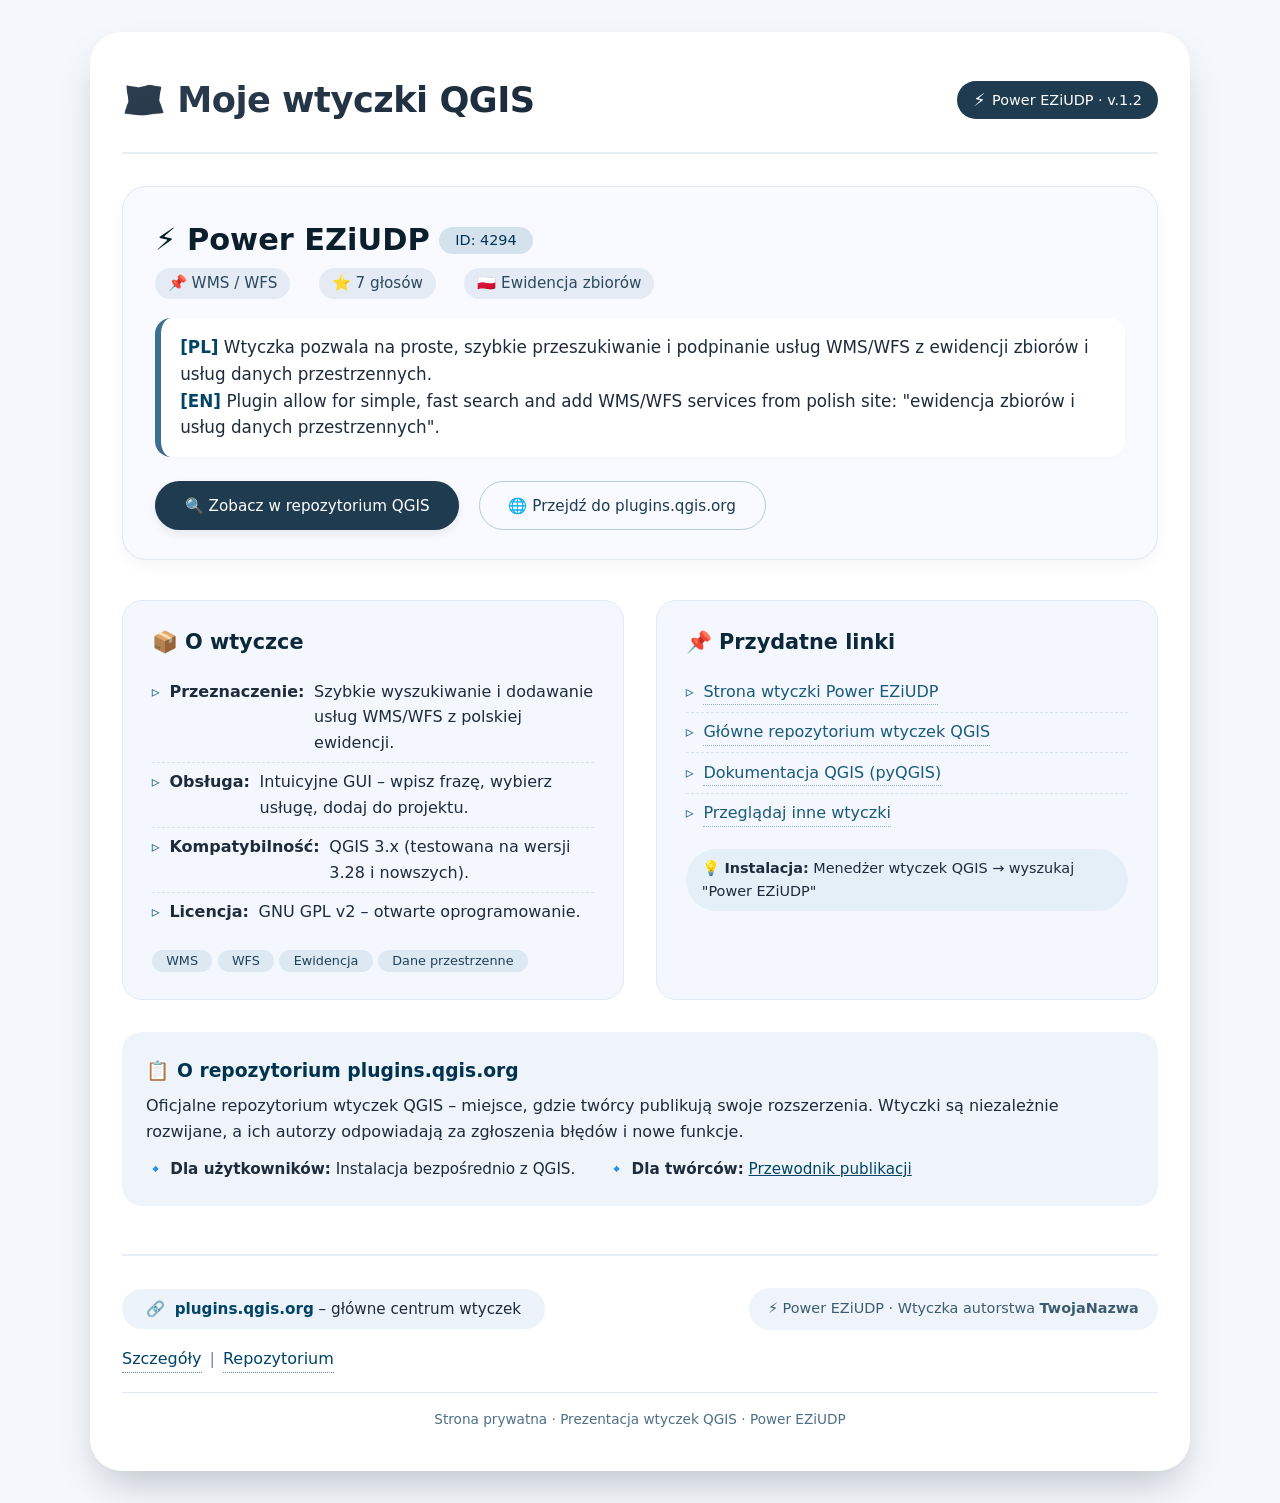
==== index.html @ 423f2c36 "index.html" ====
<!DOCTYPE html>
<html lang="pl">
<head>
    <meta charset="UTF-8">
    <meta name="viewport" content="width=device-width, initial-scale=1.0">
    <title>Moje wtyczki QGIS | Power EZiUDP</title>
    <style>
        * {
            margin: 0;
            padding: 0;
            box-sizing: border-box;
        }

        body {
            font-family: 'Segoe UI', Roboto, system-ui, -apple-system, sans-serif;
            background: #f4f7fb;
            color: #1e2b3c;
            line-height: 1.6;
            padding: 2rem 1rem;
        }

        .container {
            max-width: 1100px;
            margin: 0 auto;
            background: white;
            border-radius: 32px;
            box-shadow: 0 20px 40px -12px rgba(0, 20, 30, 0.25);
            padding: 2.5rem 2rem;
            transition: all 0.2s ease;
        }

        /* Nagłówek */
        .header {
            border-bottom: 2px solid #e9edf4;
            padding-bottom: 1.5rem;
            margin-bottom: 2rem;
            display: flex;
            flex-wrap: wrap;
            justify-content: space-between;
            align-items: center;
        }

        .header h1 {
            font-size: 2.2rem;
            font-weight: 600;
            background: linear-gradient(145deg, #2c3e50, #1a2a3a);
            -webkit-background-clip: text;
            -webkit-text-fill-color: transparent;
            background-clip: text;
            letter-spacing: -0.5px;
        }

        .header .badge {
            background: #1e3b4f;
            color: white;
            padding: 0.3rem 1rem;
            border-radius: 60px;
            font-size: 0.9rem;
            font-weight: 500;
            display: inline-flex;
            align-items: center;
            gap: 0.4rem;
        }

        .header .badge i {
            font-style: normal;
            font-size: 1.1rem;
        }

        /* Karta wtyczki */
        .plugin-card {
            background: #f8faff;
            border-radius: 24px;
            padding: 1.8rem 2rem;
            margin: 2rem 0 2.5rem 0;
            border: 1px solid #e2e9f2;
            box-shadow: 0 6px 14px rgba(0, 20, 30, 0.04);
        }

        .plugin-card h2 {
            font-size: 1.9rem;
            font-weight: 600;
            color: #0b1e2b;
            display: flex;
            align-items: center;
            gap: 0.6rem;
            flex-wrap: wrap;
        }

        .plugin-card .plugin-meta {
            display: flex;
            flex-wrap: wrap;
            gap: 0.8rem 1.8rem;
            margin-top: 0.2rem;
            font-size: 0.95rem;
            color: #2c4a5e;
        }

        .plugin-card .plugin-meta span {
            background: #e4ebf5;
            padding: 0.2rem 0.8rem;
            border-radius: 40px;
            display: inline-flex;
            align-items: center;
            gap: 0.4rem;
        }

        .plugin-card .description {
            margin: 1.2rem 0 1.5rem 0;
            padding: 1rem 1.2rem;
            background: white;
            border-radius: 16px;
            border-left: 6px solid #3b6e8f;
            font-size: 1.05rem;
            box-shadow: 0 2px 6px rgba(0,0,0,0.02);
        }

        .plugin-card .description strong {
            color: #004466;
        }

        .btn-group {
            display: flex;
            flex-wrap: wrap;
            align-items: center;
            gap: 0.8rem 1.2rem;
            margin-top: 0.5rem;
        }

        .btn {
            display: inline-block;
            background: #1e3b4f;
            color: white;
            font-weight: 500;
            padding: 0.7rem 1.8rem;
            border-radius: 60px;
            text-decoration: none;
            transition: 0.2s;
            border: 1px solid transparent;
            font-size: 0.95rem;
            box-shadow: 0 4px 8px rgba(0, 20, 30, 0.08);
        }

        .btn:hover {
            background: #12303f;
            transform: scale(1.02);
            box-shadow: 0 8px 16px rgba(0, 20, 30, 0.12);
        }

        .btn-outline {
            background: transparent;
            color: #1e3b4f;
            border: 1px solid #b6cbd9;
            box-shadow: none;
        }

        .btn-outline:hover {
            background: #e5eef7;
            border-color: #7f9db3;
            transform: none;
        }

        .btn i {
            margin-right: 0.4rem;
        }

        /* Sekcja informacji */
        .info-section {
            display: grid;
            grid-template-columns: 1fr 1fr;
            gap: 2rem;
            margin: 2.5rem 0 2rem 0;
        }

        .info-box {
            background: #f4f8fe;
            border-radius: 20px;
            padding: 1.6rem 1.8rem;
            border: 1px solid #e2ebf5;
        }

        .info-box h3 {
            font-size: 1.3rem;
            font-weight: 600;
            margin-bottom: 0.8rem;
            color: #0b293b;
            display: flex;
            align-items: center;
            gap: 0.5rem;
        }

        .info-box ul {
            list-style: none;
            padding-left: 0;
        }

        .info-box li {
            padding: 0.4rem 0;
            border-bottom: 1px dashed #d6e2ee;
            display: flex;
            align-items: baseline;
            gap: 0.6rem;
        }

        .info-box li:last-child {
            border-bottom: none;
        }

        .info-box li::before {
            content: "▹";
            color: #2f6a8a;
            font-weight: bold;
        }

        .info-box a {
            color: #1a5a7a;
            text-decoration: none;
            font-weight: 500;
            border-bottom: 1px dotted #90b1c9;
        }

        .info-box a:hover {
            color: #003753;
            border-bottom: 2px solid #1f5a7a;
        }

        .tag-list {
            display: flex;
            flex-wrap: wrap;
            gap: 0.5rem;
            margin-top: 0.4rem;
        }

        .tag {
            background: #dce8f2;
            padding: 0.2rem 0.9rem;
            border-radius: 40px;
            font-size: 0.8rem;
            color: #1f4157;
            font-weight: 500;
        }

        .footer-links {
            margin-top: 3rem;
            padding-top: 2rem;
            border-top: 2px solid #e7eef6;
            display: flex;
            flex-wrap: wrap;
            justify-content: space-between;
            align-items: center;
            gap: 1rem;
        }

        .footer-links .repo-link {
            background: #ecf3fa;
            padding: 0.5rem 1.5rem;
            border-radius: 60px;
            font-size: 0.95rem;
        }

        .footer-links .repo-link a {
            font-weight: 600;
            color: #004466;
            text-decoration: none;
        }

        .footer-links .repo-link a:hover {
            text-decoration: underline;
        }

        .note {
            font-size: 0.9rem;
            color: #3d5c70;
            background: #eef4fa;
            padding: 0.6rem 1.2rem;
            border-radius: 40px;
        }

        /* Responsywność */
        @media (max-width: 720px) {
            .container {
                padding: 1.5rem 1rem;
            }
            .header {
                flex-direction: column;
                align-items: flex-start;
                gap: 0.5rem;
            }
            .header h1 {
                font-size: 1.8rem;
            }
            .info-section {
                grid-template-columns: 1fr;
                gap: 1.2rem;
            }
            .plugin-card {
                padding: 1.2rem;
            }
            .btn-group {
                flex-direction: column;
                align-items: stretch;
            }
            .btn {
                text-align: center;
            }
            .footer-links {
                flex-direction: column;
                align-items: flex-start;
            }
        }

        @media (max-width: 480px) {
            .plugin-card h2 {
                font-size: 1.5rem;
            }
            .plugin-card .plugin-meta {
                font-size: 0.85rem;
            }
        }
    </style>
</head>
<body>
    <div class="container">
        <!-- Nagłówek -->
        <div class="header">
            <h1>🗺️ Moje wtyczki QGIS</h1>
            <div class="badge">
                <i>⚡</i> Power EZiUDP · v.1.2
            </div>
        </div>

        <!-- GŁÓWNA KARTA Wtyczki POWER EZiUDP -->
        <div class="plugin-card">
            <h2>
                <span>⚡ Power EZiUDP</span>
                <span style="font-size: 0.9rem; background: #d4e2ed; padding: 0.1rem 1rem; border-radius: 60px; font-weight: 400; color: #003353;">ID: 4294</span>
            </h2>
            <div class="plugin-meta">
                <span>📌 WMS / WFS</span>
                <span>⭐ 7 głosów</span>
                <span>🇵🇱 Ewidencja zbiorów</span>
            </div>

            <div class="description">
                <strong> [PL]</strong> Wtyczka pozwala na proste, szybkie przeszukiwanie i podpinanie usług WMS/WFS z ewidencji zbiorów i usług danych przestrzennych.<br>
                <strong>[EN]</strong> Plugin allow for simple, fast search and add WMS/WFS services from polish site: "ewidencja zbiorów i usług danych przestrzennych".
            </div>

            <div class="btn-group">
                <a href="https://plugins.qgis.org/plugins/Power_EZiUDP/#plugin-details" target="_blank" class="btn">
                    🔍 Zobacz w repozytorium QGIS
                </a>
                <a href="https://plugins.qgis.org" target="_blank" class="btn btn-outline">
                    🌐 Przejdź do plugins.qgis.org
                </a>
            </div>
        </div>

        <!-- SZEREG INFORMACJI DODATKOWYCH -->
        <div class="info-section">
            <div class="info-box">
                <h3>📦 O wtyczce</h3>
                <ul>
                    <li><strong>Przeznaczenie:</strong> Szybkie wyszukiwanie i dodawanie usług WMS/WFS z polskiej ewidencji.</li>
                    <li><strong>Obsługa:</strong> Intuicyjne GUI – wpisz frazę, wybierz usługę, dodaj do projektu.</li>
                    <li><strong>Kompatybilność:</strong> QGIS 3.x (testowana na wersji 3.28 i nowszych).</li>
                    <li><strong>Licencja:</strong> GNU GPL v2 – otwarte oprogramowanie.</li>
                </ul>
                <div style="margin-top: 1rem;">
                    <span class="tag">WMS</span>
                    <span class="tag">WFS</span>
                    <span class="tag">Ewidencja</span>
                    <span class="tag">Dane przestrzenne</span>
                </div>
            </div>

            <div class="info-box">
                <h3>📌 Przydatne linki</h3>
                <ul>
                    <li><a href="https://plugins.qgis.org/plugins/Power_EZiUDP/#plugin-details" target="_blank">Strona wtyczki Power EZiUDP</a></li>
                    <li><a href="https://plugins.qgis.org" target="_blank">Główne repozytorium wtyczek QGIS</a></li>
                    <li><a href="https://qgis.org/pl/docs/index.html" target="_blank">Dokumentacja QGIS (pyQGIS)</a></li>
                    <li><a href="https://plugins.qgis.org/plugins/" target="_blank">Przeglądaj inne wtyczki</a></li>
                </ul>
                <div style="margin-top: 1rem; background: #e5eff8; padding: 0.5rem 1rem; border-radius: 40px; font-size: 0.9rem;">
                    💡 <strong>Instalacja:</strong> Menedżer wtyczek QGIS → wyszukaj "Power EZiUDP"
                </div>
            </div>
        </div>

        <!-- DODATKOWA SEKCJA O REPOZYTORIUM -->
        <div style="background: #eef4fa; border-radius: 20px; padding: 1.5rem; margin: 1.5rem 0 1rem 0;">
            <h3 style="display: flex; align-items: center; gap: 0.5rem; margin-bottom: 0.5rem; color: #003350;">
                <span>📋</span> O repozytorium plugins.qgis.org
            </h3>
            <p style="margin-bottom: 0.8rem;">
                Oficjalne repozytorium wtyczek QGIS – miejsce, gdzie twórcy publikują swoje rozszerzenia. 
                Wtyczki są niezależnie rozwijane, a ich autorzy odpowiadają za zgłoszenia błędów i nowe funkcje.
            </p>
            <div style="display: flex; flex-wrap: wrap; gap: 1rem 2rem; font-size: 0.95rem;">
                <span><strong>🔹 Dla użytkowników:</strong> Instalacja bezpośrednio z QGIS.</span>
                <span><strong>🔹 Dla twórców:</strong> <a href="https://plugins.qgis.org" target="_blank" style="color: #004466;">Przewodnik publikacji</a></span>
            </div>
        </div>

        <!-- STOPKA / LINKI -->
        <div class="footer-links">
            <div class="repo-link">
                <span style="margin-right: 0.3rem;">🔗</span>
                <a href="https://plugins.qgis.org" target="_blank">plugins.qgis.org</a> – główne centrum wtyczek
            </div>
            <div class="note">
                ⚡ Power EZiUDP · Wtyczka autorstwa <strong>TwojaNazwa</strong>
            </div>
            <div style="display: flex; gap: 0.5rem;">
                <a href="https://plugins.qgis.org/plugins/Power_EZiUDP/#plugin-details" target="_blank" style="color: #004466; text-decoration: none; border-bottom: 1px dotted #6b8fa5;">Szczegóły</a>
                <span style="color: #6a8ba0;">|</span>
                <a href="https://plugins.qgis.org" target="_blank" style="color: #004466; text-decoration: none; border-bottom: 1px dotted #6b8fa5;">Repozytorium</a>
            </div>
        </div>

        <!-- mała informacja o tagach -->
        <div style="margin-top: 1.2rem; font-size: 0.85rem; color: #4d6f86; text-align: center; border-top: 1px solid #deeaf5; padding-top: 1rem;">
            Strona prywatna · Prezentacja wtyczek QGIS · Power EZiUDP
        </div>
    </div>
</body>
</html>
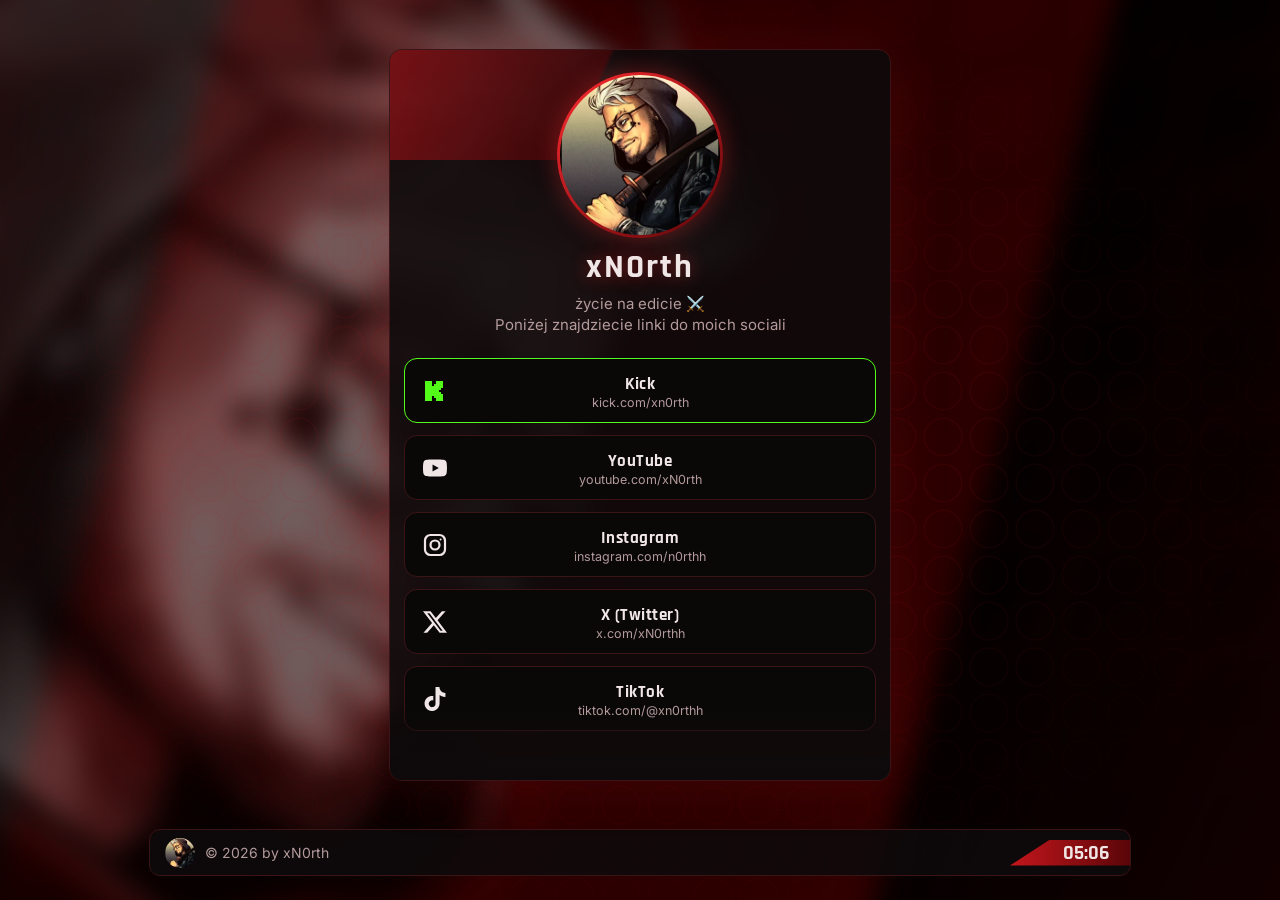
==== commit fb396d6a: "xn0rth" ====
--- a/index.html
+++ b/index.html
@@ -1,428 +1,115 @@
 <!DOCTYPE html>
 <html lang="pl">
 <head>
-    <meta charset="UTF-8">
-    <meta name="viewport" content="width=device-width, initial-scale=1.0">
-    <title>Moje wtyczki QGIS | Power EZiUDP</title>
-    <style>
-        * {
-            margin: 0;
-            padding: 0;
-            box-sizing: border-box;
-        }
-
-        body {
-            font-family: 'Segoe UI', Roboto, system-ui, -apple-system, sans-serif;
-            background: #f4f7fb;
-            color: #1e2b3c;
-            line-height: 1.6;
-            padding: 2rem 1rem;
-        }
-
-        .container {
-            max-width: 1100px;
-            margin: 0 auto;
-            background: white;
-            border-radius: 32px;
-            box-shadow: 0 20px 40px -12px rgba(0, 20, 30, 0.25);
-            padding: 2.5rem 2rem;
-            transition: all 0.2s ease;
-        }
-
-        /* Nagłówek */
-        .header {
-            border-bottom: 2px solid #e9edf4;
-            padding-bottom: 1.5rem;
-            margin-bottom: 2rem;
-            display: flex;
-            flex-wrap: wrap;
-            justify-content: space-between;
-            align-items: center;
-        }
-
-        .header h1 {
-            font-size: 2.2rem;
-            font-weight: 600;
-            background: linear-gradient(145deg, #2c3e50, #1a2a3a);
-            -webkit-background-clip: text;
-            -webkit-text-fill-color: transparent;
-            background-clip: text;
-            letter-spacing: -0.5px;
-        }
-
-        .header .badge {
-            background: #1e3b4f;
-            color: white;
-            padding: 0.3rem 1rem;
-            border-radius: 60px;
-            font-size: 0.9rem;
-            font-weight: 500;
-            display: inline-flex;
-            align-items: center;
-            gap: 0.4rem;
-        }
-
-        .header .badge i {
-            font-style: normal;
-            font-size: 1.1rem;
-        }
-
-        /* Karta wtyczki */
-        .plugin-card {
-            background: #f8faff;
-            border-radius: 24px;
-            padding: 1.8rem 2rem;
-            margin: 2rem 0 2.5rem 0;
-            border: 1px solid #e2e9f2;
-            box-shadow: 0 6px 14px rgba(0, 20, 30, 0.04);
-        }
-
-        .plugin-card h2 {
-            font-size: 1.9rem;
-            font-weight: 600;
-            color: #0b1e2b;
-            display: flex;
-            align-items: center;
-            gap: 0.6rem;
-            flex-wrap: wrap;
-        }
-
-        .plugin-card .plugin-meta {
-            display: flex;
-            flex-wrap: wrap;
-            gap: 0.8rem 1.8rem;
-            margin-top: 0.2rem;
-            font-size: 0.95rem;
-            color: #2c4a5e;
-        }
-
-        .plugin-card .plugin-meta span {
-            background: #e4ebf5;
-            padding: 0.2rem 0.8rem;
-            border-radius: 40px;
-            display: inline-flex;
-            align-items: center;
-            gap: 0.4rem;
-        }
-
-        .plugin-card .description {
-            margin: 1.2rem 0 1.5rem 0;
-            padding: 1rem 1.2rem;
-            background: white;
-            border-radius: 16px;
-            border-left: 6px solid #3b6e8f;
-            font-size: 1.05rem;
-            box-shadow: 0 2px 6px rgba(0,0,0,0.02);
-        }
-
-        .plugin-card .description strong {
-            color: #004466;
-        }
-
-        .btn-group {
-            display: flex;
-            flex-wrap: wrap;
-            align-items: center;
-            gap: 0.8rem 1.2rem;
-            margin-top: 0.5rem;
-        }
-
-        .btn {
-            display: inline-block;
-            background: #1e3b4f;
-            color: white;
-            font-weight: 500;
-            padding: 0.7rem 1.8rem;
-            border-radius: 60px;
-            text-decoration: none;
-            transition: 0.2s;
-            border: 1px solid transparent;
-            font-size: 0.95rem;
-            box-shadow: 0 4px 8px rgba(0, 20, 30, 0.08);
-        }
-
-        .btn:hover {
-            background: #12303f;
-            transform: scale(1.02);
-            box-shadow: 0 8px 16px rgba(0, 20, 30, 0.12);
-        }
-
-        .btn-outline {
-            background: transparent;
-            color: #1e3b4f;
-            border: 1px solid #b6cbd9;
-            box-shadow: none;
-        }
-
-        .btn-outline:hover {
-            background: #e5eef7;
-            border-color: #7f9db3;
-            transform: none;
-        }
-
-        .btn i {
-            margin-right: 0.4rem;
-        }
-
-        /* Sekcja informacji */
-        .info-section {
-            display: grid;
-            grid-template-columns: 1fr 1fr;
-            gap: 2rem;
-            margin: 2.5rem 0 2rem 0;
-        }
-
-        .info-box {
-            background: #f4f8fe;
-            border-radius: 20px;
-            padding: 1.6rem 1.8rem;
-            border: 1px solid #e2ebf5;
-        }
-
-        .info-box h3 {
-            font-size: 1.3rem;
-            font-weight: 600;
-            margin-bottom: 0.8rem;
-            color: #0b293b;
-            display: flex;
-            align-items: center;
-            gap: 0.5rem;
-        }
-
-        .info-box ul {
-            list-style: none;
-            padding-left: 0;
-        }
-
-        .info-box li {
-            padding: 0.4rem 0;
-            border-bottom: 1px dashed #d6e2ee;
-            display: flex;
-            align-items: baseline;
-            gap: 0.6rem;
-        }
-
-        .info-box li:last-child {
-            border-bottom: none;
-        }
-
-        .info-box li::before {
-            content: "▹";
-            color: #2f6a8a;
-            font-weight: bold;
-        }
-
-        .info-box a {
-            color: #1a5a7a;
-            text-decoration: none;
-            font-weight: 500;
-            border-bottom: 1px dotted #90b1c9;
-        }
-
-        .info-box a:hover {
-            color: #003753;
-            border-bottom: 2px solid #1f5a7a;
-        }
-
-        .tag-list {
-            display: flex;
-            flex-wrap: wrap;
-            gap: 0.5rem;
-            margin-top: 0.4rem;
-        }
-
-        .tag {
-            background: #dce8f2;
-            padding: 0.2rem 0.9rem;
-            border-radius: 40px;
-            font-size: 0.8rem;
-            color: #1f4157;
-            font-weight: 500;
-        }
-
-        .footer-links {
-            margin-top: 3rem;
-            padding-top: 2rem;
-            border-top: 2px solid #e7eef6;
-            display: flex;
-            flex-wrap: wrap;
-            justify-content: space-between;
-            align-items: center;
-            gap: 1rem;
-        }
-
-        .footer-links .repo-link {
-            background: #ecf3fa;
-            padding: 0.5rem 1.5rem;
-            border-radius: 60px;
-            font-size: 0.95rem;
-        }
-
-        .footer-links .repo-link a {
-            font-weight: 600;
-            color: #004466;
-            text-decoration: none;
-        }
-
-        .footer-links .repo-link a:hover {
-            text-decoration: underline;
-        }
-
-        .note {
-            font-size: 0.9rem;
-            color: #3d5c70;
-            background: #eef4fa;
-            padding: 0.6rem 1.2rem;
-            border-radius: 40px;
-        }
-
-        /* Responsywność */
-        @media (max-width: 720px) {
-            .container {
-                padding: 1.5rem 1rem;
-            }
-            .header {
-                flex-direction: column;
-                align-items: flex-start;
-                gap: 0.5rem;
-            }
-            .header h1 {
-                font-size: 1.8rem;
-            }
-            .info-section {
-                grid-template-columns: 1fr;
-                gap: 1.2rem;
-            }
-            .plugin-card {
-                padding: 1.2rem;
-            }
-            .btn-group {
-                flex-direction: column;
-                align-items: stretch;
-            }
-            .btn {
-                text-align: center;
-            }
-            .footer-links {
-                flex-direction: column;
-                align-items: flex-start;
-            }
-        }
-
-        @media (max-width: 480px) {
-            .plugin-card h2 {
-                font-size: 1.5rem;
-            }
-            .plugin-card .plugin-meta {
-                font-size: 0.85rem;
-            }
-        }
-    </style>
+  <meta charset="UTF-8">
+  <meta name="viewport" content="width=device-width, initial-scale=1">
+  <title>xN0rth</title>
+  <link rel="icon" href="assets/avatar.webp">
+  <meta name="theme-color" content="#c4161c">
+  <meta name="description" content="xN0rth — życie na edicie. Wszystkie linki: Kick, YouTube, Instagram, X, TikTok.">
+  <meta property="og:site_name" content="xN0rth">
+  <meta property="og:title" content="xN0rth - Wszystkie najważniejsze linki">
+  <meta property="og:description" content="xN0rth — życie na edicie. Wszystkie linki: Kick, YouTube, Instagram, X, TikTok.">
+  <meta property="og:type" content="website">
+  <meta property="og:image" content="assets/banner.jpg">
+  <meta property="og:locale" content="pl_PL">
+  <meta name="twitter:card" content="summary_large_image">
+  <meta name="twitter:site" content="@xN0rthh">
+  <link rel="preconnect" href="https://fonts.googleapis.com">
+  <link href="https://fonts.googleapis.com/css2?family=Rajdhani:wght@500;600;700&family=Inter:wght@400;500&display=swap" rel="stylesheet">
+  <link rel="stylesheet" href="css/style.css">
 </head>
 <body>
-    <div class="container">
-        <!-- Nagłówek -->
-        <div class="header">
-            <h1>🗺️ Moje wtyczki QGIS</h1>
-            <div class="badge">
-                <i>⚡</i> Power EZiUDP · v.1.2
-            </div>
-        </div>
+  <div class="background-container">
+    <img draggable="false" src="assets/banner.jpg" class="background-image" alt="">
+    <div class="background-pattern"></div>
+  </div>
 
-        <!-- GŁÓWNA KARTA Wtyczki POWER EZiUDP -->
-        <div class="plugin-card">
-            <h2>
-                <span>⚡ Power EZiUDP</span>
-                <span style="font-size: 0.9rem; background: #d4e2ed; padding: 0.1rem 1rem; border-radius: 60px; font-weight: 400; color: #003353;">ID: 4294</span>
-            </h2>
-            <div class="plugin-meta">
-                <span>📌 WMS / WFS</span>
-                <span>⭐ 7 głosów</span>
-                <span>🇵🇱 Ewidencja zbiorów</span>
-            </div>
+  <div class="content-container">
+    <main class="content">
+      <div class="logo-container">
+        <img draggable="false" src="assets/avatar.webp" class="logo" alt="xN0rth">
+      </div>
+      <h1 class="name">xN0rth</h1>
+      <div class="description">
+        <p>życie na edicie ⚔️</p>
+        <p>Poniżej znajdziecie linki do moich sociali</p>
+      </div>
 
-            <div class="description">
-                <strong> [PL]</strong> Wtyczka pozwala na proste, szybkie przeszukiwanie i podpinanie usług WMS/WFS z ewidencji zbiorów i usług danych przestrzennych.<br>
-                <strong>[EN]</strong> Plugin allow for simple, fast search and add WMS/WFS services from polish site: "ewidencja zbiorów i usług danych przestrzennych".
-            </div>
+      <div class="links">
+        <a class="link link-kick" href="https://kick.com/xn0rth" rel="noopener noreferrer" target="_blank">
+          <div class="icon">
+            <svg viewBox="0 0 24 24" fill="currentColor"><path d="M2 2h7v5h2V5h2V2h7v7h-2v2h-2v2h2v2h2v7h-7v-3h-2v-2H9v5H2z"/></svg>
+          </div>
+          <div class="info">
+            <div class="title">Kick</div>
+            <div class="url">kick.com/xn0rth</div>
+          </div>
+        </a>
+        <a class="link" href="https://youtube.com/xN0rth" rel="noopener noreferrer" target="_blank">
+          <div class="icon">
+            <svg viewBox="0 0 24 24" fill="currentColor"><path d="M23.498 6.186a3.016 3.016 0 0 0-2.122-2.136C19.505 3.545 12 3.545 12 3.545s-7.505 0-9.377.505A3.017 3.017 0 0 0 .502 6.186C0 8.07 0 12 0 12s0 3.93.502 5.814a3.016 3.016 0 0 0 2.122 2.136c1.871.505 9.376.505 9.376.505s7.505 0 9.377-.505a3.015 3.015 0 0 0 2.122-2.136C24 15.93 24 12 24 12s0-3.93-.502-5.814zM9.545 15.568V8.432L15.818 12l-6.273 3.568z"/></svg>
+          </div>
+          <div class="info">
+            <div class="title">YouTube</div>
+            <div class="url">youtube.com/xN0rth</div>
+          </div>
+        </a>
+        <a class="link" href="https://instagram.com/n0rthh" rel="noopener noreferrer" target="_blank">
+          <div class="icon">
+            <svg viewBox="0 0 24 24" fill="none" stroke="currentColor" stroke-width="2.2"><rect x="2" y="2" width="20" height="20" rx="5.5"/><circle cx="12" cy="12" r="4.5"/><circle cx="17.6" cy="6.4" r="1" fill="currentColor" stroke="none"/></svg>
+          </div>
+          <div class="info">
+            <div class="title">Instagram</div>
+            <div class="url">instagram.com/n0rthh</div>
+          </div>
+        </a>
+        <a class="link" href="https://x.com/xN0rthh" rel="noopener noreferrer" target="_blank">
+          <div class="icon">
+            <svg viewBox="0 0 24 24" fill="currentColor"><path d="M18.901 1.153h3.68l-8.04 9.19L24 22.846h-7.406l-5.8-7.584-6.638 7.584H.474l8.6-9.83L0 1.154h7.594l5.243 6.932ZM17.61 20.644h2.039L6.486 3.24H4.298Z"/></svg>
+          </div>
+          <div class="info">
+            <div class="title">X (Twitter)</div>
+            <div class="url">x.com/xN0rthh</div>
+          </div>
+        </a>
+        <a class="link" href="https://tiktok.com/@xn0rthh" rel="noopener noreferrer" target="_blank">
+          <div class="icon">
+            <svg viewBox="0 0 24 24" fill="currentColor"><path d="M12.525.02c1.31-.02 2.61-.01 3.91-.02.08 1.53.63 3.09 1.75 4.17 1.12 1.11 2.7 1.62 4.24 1.79v4.03c-1.44-.05-2.89-.35-4.2-.97-.57-.26-1.1-.59-1.62-.93-.01 2.92.01 5.84-.02 8.75-.08 1.4-.54 2.79-1.35 3.94-1.31 1.92-3.58 3.17-5.91 3.21-1.43.08-2.86-.31-4.08-1.03-2.02-1.19-3.44-3.37-3.65-5.71-.02-.5-.03-1-.01-1.49.18-1.9 1.12-3.72 2.58-4.96 1.66-1.44 3.98-2.13 6.15-1.72.02 1.48-.04 2.96-.04 4.44-.99-.32-2.15-.23-3.02.37-.63.41-1.11 1.04-1.36 1.75-.21.51-.15 1.07-.14 1.61.24 1.64 1.82 3.02 3.5 2.87 1.12-.01 2.19-.66 2.77-1.61.19-.33.4-.67.41-1.06.1-1.79.06-3.57.07-5.36.01-4.03-.01-8.05.02-12.07z"/></svg>
+          </div>
+          <div class="info">
+            <div class="title">TikTok</div>
+            <div class="url">tiktok.com/@xn0rthh</div>
+          </div>
+        </a>
+      </div>
+    </main>
 
-            <div class="btn-group">
-                <a href="https://plugins.qgis.org/plugins/Power_EZiUDP/#plugin-details" target="_blank" class="btn">
-                    🔍 Zobacz w repozytorium QGIS
-                </a>
-                <a href="https://plugins.qgis.org" target="_blank" class="btn btn-outline">
-                    🌐 Przejdź do plugins.qgis.org
-                </a>
-            </div>
-        </div>
+    <footer class="footer">
+      <div class="footer-content">
+        <img draggable="false" src="assets/avatar.webp" height="30" width="30" alt="">
+        <p>© <span id="year"></span> by xN0rth</p>
+      </div>
+      <div class="footer-clock"><p><span id="time"></span></p></div>
+    </footer>
+  </div>
 
-        <!-- SZEREG INFORMACJI DODATKOWYCH -->
-        <div class="info-section">
-            <div class="info-box">
-                <h3>📦 O wtyczce</h3>
-                <ul>
-                    <li><strong>Przeznaczenie:</strong> Szybkie wyszukiwanie i dodawanie usług WMS/WFS z polskiej ewidencji.</li>
-                    <li><strong>Obsługa:</strong> Intuicyjne GUI – wpisz frazę, wybierz usługę, dodaj do projektu.</li>
-                    <li><strong>Kompatybilność:</strong> QGIS 3.x (testowana na wersji 3.28 i nowszych).</li>
-                    <li><strong>Licencja:</strong> GNU GPL v2 – otwarte oprogramowanie.</li>
-                </ul>
-                <div style="margin-top: 1rem;">
-                    <span class="tag">WMS</span>
-                    <span class="tag">WFS</span>
-                    <span class="tag">Ewidencja</span>
-                    <span class="tag">Dane przestrzenne</span>
-                </div>
-            </div>
+  <script>
+    // Block right-click on background
+    document.querySelector(".background-image").addEventListener("contextmenu", e => e.preventDefault())
 
-            <div class="info-box">
-                <h3>📌 Przydatne linki</h3>
-                <ul>
-                    <li><a href="https://plugins.qgis.org/plugins/Power_EZiUDP/#plugin-details" target="_blank">Strona wtyczki Power EZiUDP</a></li>
-                    <li><a href="https://plugins.qgis.org" target="_blank">Główne repozytorium wtyczek QGIS</a></li>
-                    <li><a href="https://qgis.org/pl/docs/index.html" target="_blank">Dokumentacja QGIS (pyQGIS)</a></li>
-                    <li><a href="https://plugins.qgis.org/plugins/" target="_blank">Przeglądaj inne wtyczki</a></li>
-                </ul>
-                <div style="margin-top: 1rem; background: #e5eff8; padding: 0.5rem 1rem; border-radius: 40px; font-size: 0.9rem;">
-                    💡 <strong>Instalacja:</strong> Menedżer wtyczek QGIS → wyszukaj "Power EZiUDP"
-                </div>
-            </div>
-        </div>
+    // Current year
+    document.getElementById("year").textContent = new Date().getFullYear()
 
-        <!-- DODATKOWA SEKCJA O REPOZYTORIUM -->
-        <div style="background: #eef4fa; border-radius: 20px; padding: 1.5rem; margin: 1.5rem 0 1rem 0;">
-            <h3 style="display: flex; align-items: center; gap: 0.5rem; margin-bottom: 0.5rem; color: #003350;">
-                <span>📋</span> O repozytorium plugins.qgis.org
-            </h3>
-            <p style="margin-bottom: 0.8rem;">
-                Oficjalne repozytorium wtyczek QGIS – miejsce, gdzie twórcy publikują swoje rozszerzenia. 
-                Wtyczki są niezależnie rozwijane, a ich autorzy odpowiadają za zgłoszenia błędów i nowe funkcje.
-            </p>
-            <div style="display: flex; flex-wrap: wrap; gap: 1rem 2rem; font-size: 0.95rem;">
-                <span><strong>🔹 Dla użytkowników:</strong> Instalacja bezpośrednio z QGIS.</span>
-                <span><strong>🔹 Dla twórców:</strong> <a href="https://plugins.qgis.org" target="_blank" style="color: #004466;">Przewodnik publikacji</a></span>
-            </div>
-        </div>
-
-        <!-- STOPKA / LINKI -->
-        <div class="footer-links">
-            <div class="repo-link">
-                <span style="margin-right: 0.3rem;">🔗</span>
-                <a href="https://plugins.qgis.org" target="_blank">plugins.qgis.org</a> – główne centrum wtyczek
-            </div>
-            <div class="note">
-                ⚡ Power EZiUDP · Wtyczka autorstwa <strong>TwojaNazwa</strong>
-            </div>
-            <div style="display: flex; gap: 0.5rem;">
-                <a href="https://plugins.qgis.org/plugins/Power_EZiUDP/#plugin-details" target="_blank" style="color: #004466; text-decoration: none; border-bottom: 1px dotted #6b8fa5;">Szczegóły</a>
-                <span style="color: #6a8ba0;">|</span>
-                <a href="https://plugins.qgis.org" target="_blank" style="color: #004466; text-decoration: none; border-bottom: 1px dotted #6b8fa5;">Repozytorium</a>
-            </div>
-        </div>
-
-        <!-- mała informacja o tagach -->
-        <div style="margin-top: 1.2rem; font-size: 0.85rem; color: #4d6f86; text-align: center; border-top: 1px solid #deeaf5; padding-top: 1rem;">
-            Strona prywatna · Prezentacja wtyczek QGIS · Power EZiUDP
-        </div>
-    </div>
+    // Clock
+    function updateTime() {
+      const now = new Date()
+      const hours = String(now.getHours()).padStart(2, "0")
+      const minutes = String(now.getMinutes()).padStart(2, "0")
+      document.getElementById("time").textContent = `${hours}:${minutes}`
+    }
+    updateTime()
+    setInterval(updateTime, 1000)
+  </script>
 </body>
-</html>+</html>
--- a/css/style.css
+++ b/css/style.css
@@ -0,0 +1,297 @@
+:root {
+  --red: #c4161c;
+  --red-bright: #ff2a2f;
+  --red-dark: #5a0508;
+  --panel: rgba(14, 10, 11, .88);
+  --card: #0a0707;
+  --border: #3a1416;
+  --text: #f1e6e6;
+  --muted: #b39a9b;
+}
+
+html {
+  font-size: 14px;
+  font-family: "Inter", "Segoe UI", Roboto, Helvetica, Arial, sans-serif, "Segoe UI Emoji";
+  scroll-behavior: smooth;
+}
+
+body {
+  background-color: #050303;
+  color: var(--text);
+  margin: 0;
+  padding: 0;
+  min-height: 100%;
+  overflow-x: hidden;
+  -webkit-font-smoothing: antialiased;
+  -moz-osx-font-smoothing: grayscale;
+}
+
+a { color: inherit; text-decoration: none; }
+
+/* ---------- Background ---------- */
+.background-container {
+  position: fixed;
+  inset: 0;
+  z-index: -2;
+  overflow: hidden;
+  background:
+    linear-gradient(115deg, var(--red-dark) 0%, #000 35%, #000 65%, var(--red-dark) 100%);
+}
+
+.background-image {
+  position: absolute;
+  inset: -40px;
+  width: calc(100% + 80px);
+  height: calc(100% + 80px);
+  object-fit: cover;
+  object-position: left center;
+  filter: blur(14px) saturate(1.2) brightness(.55);
+  opacity: .8;
+}
+
+/* Rounded-square grid like the Kick banner */
+.background-pattern {
+  position: absolute;
+  inset: 0;
+  background-image:
+    radial-gradient(circle at 50% 50%, transparent 55%, rgba(196, 22, 28, .12) 56%, transparent 62%);
+  background-size: 46px 46px;
+  mask-image: radial-gradient(ellipse at center, #000 30%, transparent 85%);
+}
+
+/* ---------- Layout ---------- */
+.content-container {
+  display: flex;
+  flex-direction: column;
+  width: 100%;
+  height: 100vh;
+  height: 100dvh;
+}
+
+.content-container .content {
+  position: relative;
+  display: flex;
+  flex: 1;
+  flex-direction: column;
+  align-items: center;
+  align-self: center;
+  background-color: var(--panel);
+  outline: 1px solid var(--border);
+  border-radius: 12px;
+  width: min(300px, calc(100% - 32px));
+  min-height: 0;
+  margin: 15px 0;
+  overflow: hidden;
+  box-shadow: 0 0 60px rgba(196, 22, 28, .18);
+  backdrop-filter: blur(4px);
+}
+
+/* Red diagonal accent at the top, echoing the banner */
+.content-container .content::before {
+  content: '';
+  position: absolute;
+  top: 0;
+  left: 0;
+  right: 0;
+  height: 110px;
+  background: linear-gradient(115deg, var(--red) 0%, var(--red-dark) 40%, transparent 41%);
+  opacity: .55;
+  pointer-events: none;
+}
+
+.content-container .content::after {
+  content: '';
+  position: absolute;
+  bottom: 0;
+  left: 0;
+  width: 100%;
+  height: 35px;
+  background: linear-gradient(to top, rgb(14, 10, 11), transparent);
+  pointer-events: none;
+}
+
+@media (min-height: 550px) {
+  .content-container .content { margin: 50px 0; }
+  .content-container .content::after { height: 75px; }
+}
+@media (min-width: 500px) {
+  .content-container .content { width: 400px; }
+}
+@media (min-width: 1250px) {
+  .content-container .content { width: 500px; }
+}
+
+/* ---------- Avatar ---------- */
+.content .logo-container {
+  position: relative;
+  margin-top: 22px;
+  width: 100px;
+  height: 100px;
+  border-radius: 50%;
+  padding: 3px;
+  background: linear-gradient(135deg, var(--red-bright), var(--red-dark));
+  box-shadow: 0 0 25px rgba(255, 42, 47, .35);
+  flex-shrink: 0;
+  transition: transform .25s ease, box-shadow .25s ease;
+}
+
+.content .logo-container:hover {
+  transform: scale(1.04) rotate(-2deg);
+  box-shadow: 0 0 40px rgba(255, 42, 47, .6);
+}
+
+.content .logo-container .logo {
+  width: 100%;
+  height: 100%;
+  border-radius: 50%;
+  object-fit: cover;
+  display: block;
+}
+
+@media (min-width: 840px) and (min-height: 450px) {
+  .content .logo-container { width: 140px; height: 140px; }
+}
+@media (min-width: 1250px) {
+  .content .logo-container { width: 160px; height: 160px; }
+}
+
+.content .name {
+  font-family: "Rajdhani", sans-serif;
+  font-weight: 700;
+  font-size: 34px;
+  letter-spacing: 2px;
+
+  margin: 12px 0 0;
+  line-height: 1;
+  text-shadow: 0 0 18px rgba(255, 42, 47, .45);
+}
+
+.content .description {
+  font-size: 15px;
+  text-align: center;
+  margin-top: 8px;
+  color: var(--muted);
+  padding: 0 15px;
+}
+.content .description p { margin: 2px 0; }
+
+/* ---------- Links ---------- */
+.content .links {
+  display: flex;
+  flex-direction: column;
+  flex: 1;
+  gap: 14px;
+  margin-top: 18px;
+  padding-top: 5px;
+  padding-bottom: 25px;
+  width: 100%;
+  overflow-y: auto;
+}
+@media (min-height: 550px) {
+  .content .links { padding-bottom: 50px; }
+}
+
+.content .links::-webkit-scrollbar { background-color: var(--card); width: 5px; }
+.content .links::-webkit-scrollbar-thumb { background-color: var(--border); border-radius: 16px; }
+
+.content .links .link {
+  position: relative;
+  display: flex;
+  margin: 0 15px;
+  padding: 14px 15px;
+  background-color: var(--card);
+  outline: 1px solid var(--border);
+  border-radius: 12px;
+  overflow: hidden;
+  transition: outline-color .2s ease, transform .2s ease, box-shadow .2s ease;
+}
+
+.content .links .link::before {
+  content: '';
+  position: absolute;
+  inset: 0;
+  background: linear-gradient(115deg, var(--red) 0%, var(--red-dark) 30%, transparent 31%);
+  transform: translateX(-100%);
+  transition: transform .3s ease;
+  opacity: .5;
+}
+
+.content .links .link:hover,
+.content .links .link:focus-visible {
+  outline-color: var(--red);
+  transform: translateY(-2px);
+  box-shadow: 0 6px 20px rgba(196, 22, 28, .25);
+}
+.content .links .link:hover::before,
+.content .links .link:focus-visible::before { transform: translateX(0); }
+
+.content .links .link-kick { outline-color: #53fc18; }
+.content .links .link-kick .icon { color: #53fc18; }
+
+.content .links .icon {
+  position: absolute;
+  height: 20px;
+  width: 20px;
+  top: 50%;
+  left: 18px;
+  transform: translateY(-50%);
+  z-index: 1;
+  color: var(--text);
+}
+.content .links .icon svg { width: 100%; height: 100%; display: block; }
+@media (min-width: 500px) {
+  .content .links .icon { height: 24px; width: 24px; }
+}
+
+.content .links .link .info {
+  flex: 1;
+  text-align: center;
+  z-index: 2;
+}
+.content .links .link .info .title {
+  font-family: "Rajdhani", sans-serif;
+  font-weight: 700;
+  font-size: 17px;
+  letter-spacing: .5px;
+}
+.content .links .link .info .url {
+  font-size: 12.5px;
+  color: var(--muted);
+}
+
+/* ---------- Footer ---------- */
+.footer {
+  display: flex;
+  align-items: center;
+  flex-shrink: 0;
+  height: 45px;
+  background-color: var(--panel);
+  outline: 1px solid var(--border);
+  border-radius: 10px;
+  margin: 0 16px 25px;
+  overflow: hidden;
+}
+@media (min-width: 840px) { .footer { margin-left: 100px; margin-right: 100px; } }
+@media (min-width: 1250px) { .footer { margin-left: 150px; margin-right: 150px; } }
+
+.footer .footer-content {
+  display: flex;
+  flex: 1;
+  gap: 10px;
+  align-items: center;
+  padding: 0 15px;
+  color: var(--muted);
+}
+.footer .footer-content img { border-radius: 50%; }
+
+.footer .footer-clock {
+  width: 100px;
+  text-align: right;
+  font-family: "Rajdhani", sans-serif;
+  font-size: 20px;
+  font-weight: 700;
+  padding-right: 20px;
+  background: linear-gradient(to right, var(--red), var(--red-dark));
+  clip-path: polygon(40px 0%, 100% 0%, 100% 100%, 0% 100%);
+}
+.footer p { margin: 0; }
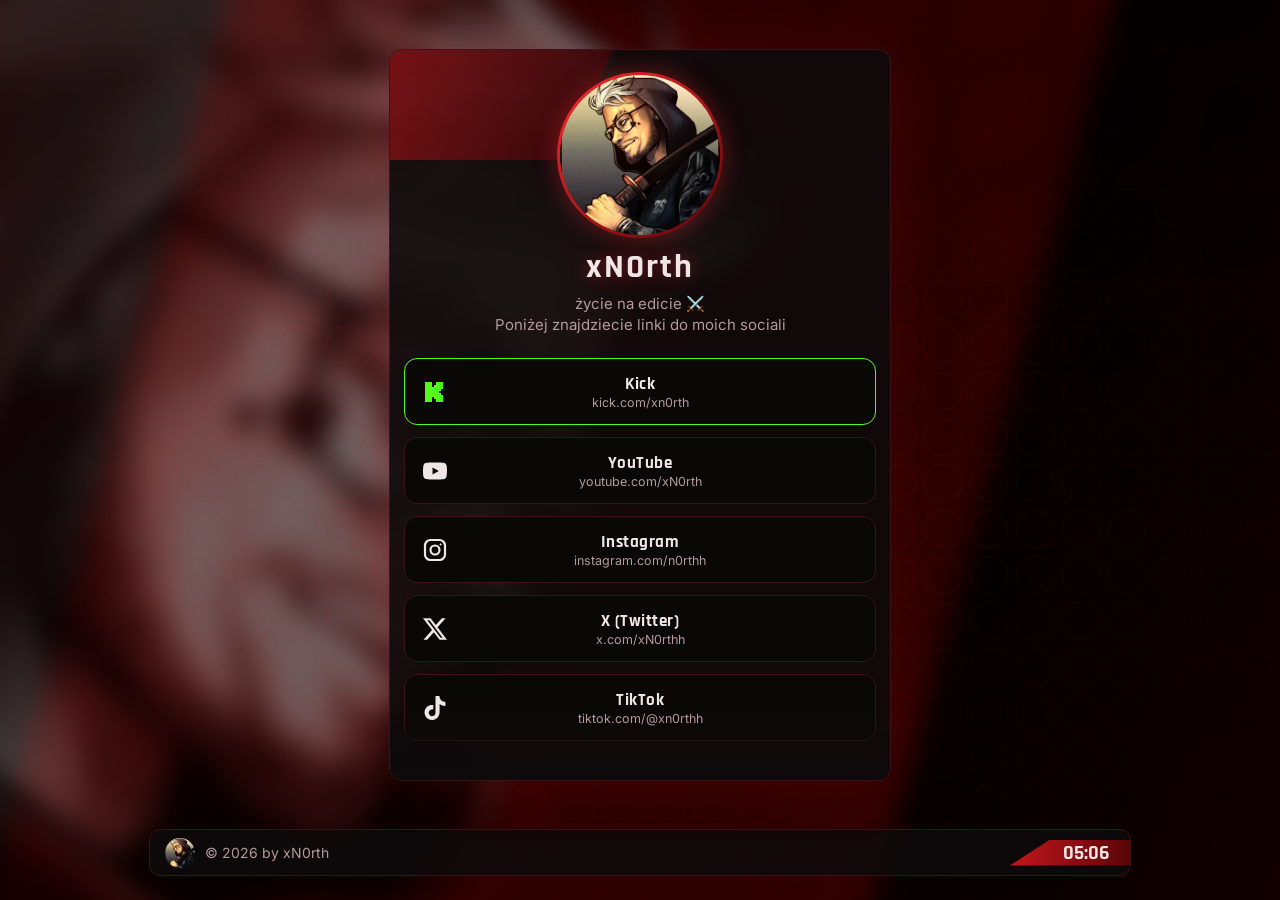
==== commit eec63bee: "Add admin panel for managing link tabs Links and profile now live in data/config.json and are render" ====
--- a/index.html
+++ b/index.html
@@ -31,69 +31,21 @@
         <img draggable="false" src="assets/avatar.webp" class="logo" alt="xN0rth">
       </div>
       <h1 class="name">xN0rth</h1>
-      <div class="description">
-        <p>życie na edicie ⚔️</p>
-        <p>Poniżej znajdziecie linki do moich sociali</p>
-      </div>
+      <div class="description"></div>
 
-      <div class="links">
-        <a class="link link-kick" href="https://kick.com/xn0rth" rel="noopener noreferrer" target="_blank">
-          <div class="icon">
-            <svg viewBox="0 0 24 24" fill="currentColor"><path d="M2 2h7v5h2V5h2V2h7v7h-2v2h-2v2h2v2h2v7h-7v-3h-2v-2H9v5H2z"/></svg>
-          </div>
-          <div class="info">
-            <div class="title">Kick</div>
-            <div class="url">kick.com/xn0rth</div>
-          </div>
-        </a>
-        <a class="link" href="https://youtube.com/xN0rth" rel="noopener noreferrer" target="_blank">
-          <div class="icon">
-            <svg viewBox="0 0 24 24" fill="currentColor"><path d="M23.498 6.186a3.016 3.016 0 0 0-2.122-2.136C19.505 3.545 12 3.545 12 3.545s-7.505 0-9.377.505A3.017 3.017 0 0 0 .502 6.186C0 8.07 0 12 0 12s0 3.93.502 5.814a3.016 3.016 0 0 0 2.122 2.136c1.871.505 9.376.505 9.376.505s7.505 0 9.377-.505a3.015 3.015 0 0 0 2.122-2.136C24 15.93 24 12 24 12s0-3.93-.502-5.814zM9.545 15.568V8.432L15.818 12l-6.273 3.568z"/></svg>
-          </div>
-          <div class="info">
-            <div class="title">YouTube</div>
-            <div class="url">youtube.com/xN0rth</div>
-          </div>
-        </a>
-        <a class="link" href="https://instagram.com/n0rthh" rel="noopener noreferrer" target="_blank">
-          <div class="icon">
-            <svg viewBox="0 0 24 24" fill="none" stroke="currentColor" stroke-width="2.2"><rect x="2" y="2" width="20" height="20" rx="5.5"/><circle cx="12" cy="12" r="4.5"/><circle cx="17.6" cy="6.4" r="1" fill="currentColor" stroke="none"/></svg>
-          </div>
-          <div class="info">
-            <div class="title">Instagram</div>
-            <div class="url">instagram.com/n0rthh</div>
-          </div>
-        </a>
-        <a class="link" href="https://x.com/xN0rthh" rel="noopener noreferrer" target="_blank">
-          <div class="icon">
-            <svg viewBox="0 0 24 24" fill="currentColor"><path d="M18.901 1.153h3.68l-8.04 9.19L24 22.846h-7.406l-5.8-7.584-6.638 7.584H.474l8.6-9.83L0 1.154h7.594l5.243 6.932ZM17.61 20.644h2.039L6.486 3.24H4.298Z"/></svg>
-          </div>
-          <div class="info">
-            <div class="title">X (Twitter)</div>
-            <div class="url">x.com/xN0rthh</div>
-          </div>
-        </a>
-        <a class="link" href="https://tiktok.com/@xn0rthh" rel="noopener noreferrer" target="_blank">
-          <div class="icon">
-            <svg viewBox="0 0 24 24" fill="currentColor"><path d="M12.525.02c1.31-.02 2.61-.01 3.91-.02.08 1.53.63 3.09 1.75 4.17 1.12 1.11 2.7 1.62 4.24 1.79v4.03c-1.44-.05-2.89-.35-4.2-.97-.57-.26-1.1-.59-1.62-.93-.01 2.92.01 5.84-.02 8.75-.08 1.4-.54 2.79-1.35 3.94-1.31 1.92-3.58 3.17-5.91 3.21-1.43.08-2.86-.31-4.08-1.03-2.02-1.19-3.44-3.37-3.65-5.71-.02-.5-.03-1-.01-1.49.18-1.9 1.12-3.72 2.58-4.96 1.66-1.44 3.98-2.13 6.15-1.72.02 1.48-.04 2.96-.04 4.44-.99-.32-2.15-.23-3.02.37-.63.41-1.11 1.04-1.36 1.75-.21.51-.15 1.07-.14 1.61.24 1.64 1.82 3.02 3.5 2.87 1.12-.01 2.19-.66 2.77-1.61.19-.33.4-.67.41-1.06.1-1.79.06-3.57.07-5.36.01-4.03-.01-8.05.02-12.07z"/></svg>
-          </div>
-          <div class="info">
-            <div class="title">TikTok</div>
-            <div class="url">tiktok.com/@xn0rthh</div>
-          </div>
-        </a>
-      </div>
+      <div class="links"></div>
     </main>
 
     <footer class="footer">
       <div class="footer-content">
         <img draggable="false" src="assets/avatar.webp" height="30" width="30" alt="">
-        <p>© <span id="year"></span> by xN0rth</p>
+        <p>© <span id="year"></span> by <span id="footer-name">xN0rth</span></p>
       </div>
       <div class="footer-clock"><p><span id="time"></span></p></div>
     </footer>
   </div>
 
+  <script src="js/icons.js"></script>
   <script>
     // Block right-click on background
     document.querySelector(".background-image").addEventListener("contextmenu", e => e.preventDefault())
@@ -110,6 +62,64 @@
     }
     updateTime()
     setInterval(updateTime, 1000)
+
+    // ---------- Links rendered from data/config.json ----------
+    function safeUrl(u) {
+      try {
+        const url = new URL(u, location.href)
+        return ["http:", "https:", "mailto:"].includes(url.protocol) ? url.href : "#"
+      } catch { return "#" }
+    }
+
+    function el(tag, cls, text) {
+      const e = document.createElement(tag)
+      if (cls) e.className = cls
+      if (text != null) e.textContent = text
+      return e
+    }
+
+    // Exposed so admin.html can render a live preview
+    window.renderConfig = function (cfg) {
+      const profile = cfg.profile || {}
+      if (profile.name) {
+        document.querySelector(".name").textContent = profile.name
+        document.getElementById("footer-name").textContent = profile.name
+        document.title = profile.name
+      }
+
+      const desc = document.querySelector(".description")
+      desc.replaceChildren(...(profile.description || []).map(line => el("p", null, line)))
+
+      const links = document.querySelector(".links")
+      links.replaceChildren(...(cfg.links || []).filter(l => l.visible !== false).map(l => {
+        const a = el("a", "link")
+        a.href = safeUrl(l.url)
+        a.target = "_blank"
+        a.rel = "noopener noreferrer"
+        if (l.color) {
+          a.classList.add("has-accent")
+          a.style.setProperty("--accent", l.color)
+        }
+        const icon = el("div", "icon")
+        icon.innerHTML = iconFor(l)
+        const info = el("div", "info")
+        info.append(el("div", "title", l.title || ""))
+        if (l.subtitle) info.append(el("div", "url", l.subtitle))
+        a.append(icon, info)
+        return a
+      }))
+    }
+
+    // In preview mode admin.html pushes the config itself
+    if (!new URLSearchParams(location.search).has("preview")) {
+      fetch("data/config.json?v=" + Date.now(), { cache: "no-store" })
+        .then(r => r.ok ? r.json() : Promise.reject(r.status))
+        .then(renderConfig)
+        .catch(err => {
+          console.error("Nie udało się wczytać data/config.json", err)
+          document.querySelector(".links").replaceChildren(el("p", "description", "Nie udało się wczytać linków."))
+        })
+    }
   </script>
 </body>
 </html>
--- a/css/style.css
+++ b/css/style.css
@@ -197,6 +197,7 @@
 .content .links .link {
   position: relative;
   display: flex;
+  flex-shrink: 0;
   margin: 0 15px;
   padding: 14px 15px;
   background-color: var(--card);
@@ -225,8 +226,9 @@
 .content .links .link:hover::before,
 .content .links .link:focus-visible::before { transform: translateX(0); }
 
-.content .links .link-kick { outline-color: #53fc18; }
-.content .links .link-kick .icon { color: #53fc18; }
+/* Per-link accent colour (set from admin panel) */
+.content .links .link.has-accent { outline-color: var(--accent); }
+.content .links .link.has-accent .icon { color: var(--accent); }
 
 .content .links .icon {
   position: absolute;
